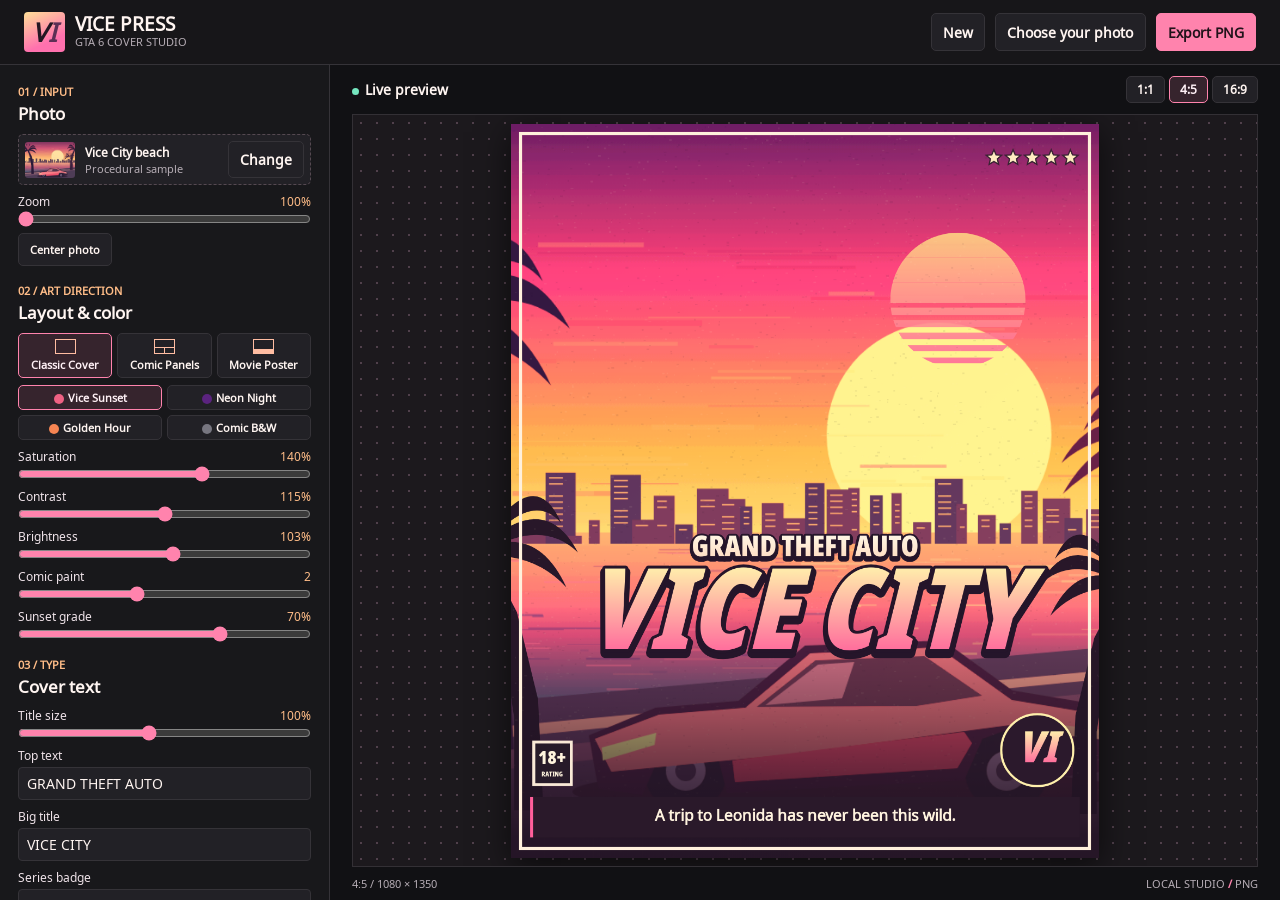
==== app/index.html @ 41963851 "Vice Press: offline GTA 6 cover art studio Build an offline browser web app that turns any photo and" ====
<!doctype html>
<html lang="en">
<head>
<meta charset="utf-8">
<meta name="viewport" content="width=device-width,initial-scale=1">
<title>Vice Press | GTA 6 Cover Studio</title>
<link rel="icon" href="data:,">
<link rel="stylesheet" href="./style.css">
</head>
<body>
<header>
<div class="brand"><span class="mark" aria-hidden="true">V<span>I</span></span><div><strong>VICE PRESS</strong><small>GTA 6 COVER STUDIO</small></div></div>
<div class="actions"><button id="new">New</button><button id="choose">Choose your photo</button><button id="export">Export PNG</button></div>
</header>
<input id="file" type="file" accept="image/*" hidden>
<main>
<aside aria-label="Cover controls">
<div class="section-title"><span>01 / INPUT</span><h2>Photo</h2></div>
<div id="drop"><img id="thumb" alt=""><div><strong id="filename"></strong><small id="source"></small></div><button id="change">Change</button></div>
<div id="crop"></div>
<button id="center" class="quiet">Center photo</button>
<div class="section-title"><span>02 / ART DIRECTION</span><h2>Layout &amp; color</h2></div>
<div id="templates" class="templates" aria-label="Template"></div>
<div id="grades" class="grades" aria-label="Color style"></div>
<div id="fx"></div>
<div class="section-title"><span>03 / TYPE</span><h2>Cover text</h2></div>
<div id="type"></div>
<div class="section-title"><span>04 / FINISH</span><h2>Decorations</h2></div>
<div id="decor"></div>
<button id="random" class="quiet">Shuffle / Randomize style</button>
</aside>
<section class="stage" aria-label="Cover preview">
<div class="stagebar"><div><span class="live"></span><strong>Live preview</strong></div><div id="sizes" aria-label="Export size"></div></div>
<div class="board"><canvas id="poster" aria-label="Cover artwork"></canvas></div>
<div class="status"><span id="format"></span><span>LOCAL STUDIO <b> / </b> PNG</span></div>
</section>
</main>
<div id="toast" role="status"></div>
<script type="module" src="./src/main.js"></script>
</body>
</html>
---- app/style.css ----
@font-face{font-family:Studio;src:url('./fonts/Studio.woff2') format('woff2');font-display:swap}
@font-face{font-family:Cover;src:url('./fonts/Cover.woff2') format('woff2');font-weight:900;font-display:swap}
[hidden]{display:none!important}
:root{color-scheme:dark;--ink:#111114;--panel:#18181b;--edge:#353338;--muted:#b7aeb6;--pink:#ff83ad;--gold:#ffbd88;font:14px Studio,Arial,sans-serif;background:var(--ink);color:#fff5f1}
*{box-sizing:border-box}
body{margin:0}
button,input,select,textarea{font:inherit;color:inherit}
button,select{cursor:pointer}
button{background:#222126;border:1px solid var(--edge);border-radius:5px;padding:.58rem .8rem;font-weight:700}
button:hover{border-color:var(--pink)}
button[aria-pressed=true]{border-color:var(--pink);background:#36242d;color:#fff1f6}
:focus-visible{outline:2px solid var(--gold);outline-offset:3px}
header{position:sticky;top:0;z-index:3;display:flex;align-items:center;justify-content:space-between;gap:12px;padding:12px 24px;background:#171619;border-bottom:1px solid var(--edge)}
.brand,.actions,.stagebar,.status,#drop{display:flex;align-items:center;gap:10px}
.brand strong{display:block;font-size:19px;line-height:1}
small,.status,.section-title span{display:block;color:var(--muted);font-size:11px}
.mark{font-size:26px;font-style:italic;font-weight:900;background:linear-gradient(155deg,#ffe098,#ff71ae 70%);color:#231722;padding:2px 8px;border-radius:4px}
.mark span{color:#5c2f55}
#export{background:var(--pink);border-color:var(--pink);color:#21121a}
main{display:grid;grid-template-columns:330px minmax(0,1fr);max-width:1800px;margin:auto}
aside{padding:2px 18px 22px;background:var(--panel);border-right:1px solid var(--edge);height:calc(100dvh - 65px);overflow:auto}
.section-title{margin:17px 0 9px}
.section-title span{color:var(--gold);font-weight:700}
h2{margin:3px 0 0;font-size:17px}
#drop{min-width:0;padding:6px;background:#222126;border:1px dashed #554951;border-radius:5px}
#drop img{width:50px;height:36px;object-fit:cover;border-radius:3px}
#drop div{min-width:0;flex:1}
#filename{display:block;overflow:hidden;text-overflow:ellipsis;white-space:nowrap;font-size:12px}
.active-drop{outline:2px solid var(--pink)}
.control{display:block;margin:8px 0}
.control span{display:flex;justify-content:space-between;gap:8px;font-size:12px;color:#efe3e9}
output{color:var(--gold);font-variant-numeric:tabular-nums}
input[type=range]{width:100%;height:12px;margin:3px 0 0;accent-color:var(--pink);display:block}
input[type=text],textarea,select{width:100%;background:#222126;border:1px solid var(--edge);border-radius:4px;padding:6px 8px;margin-top:3px}
textarea{min-height:50px;resize:vertical}
.templates,.grades,#decor{display:grid;gap:5px}
.templates{grid-template-columns:repeat(3,1fr);margin-bottom:7px}
.templates button,.grades button{font-size:11px;padding:5px 3px;line-height:1.2}
.template-icon{display:block;width:21px;height:15px;margin:0 auto 4px;border:1px solid currentColor;color:#ffbda2}
.templates button:nth-child(2) .template-icon{background:linear-gradient(transparent 53%,currentColor 53% 63%,transparent 63%),linear-gradient(90deg,transparent 47%,currentColor 47% 53%,transparent 53%) bottom/100% 40% no-repeat}
.templates button:nth-child(3) .template-icon{box-shadow:inset 0 -4px currentColor}
.grades,#decor{grid-template-columns:repeat(2,minmax(0,1fr))}
.swatch{display:inline-block;width:10px;height:10px;border-radius:50%;margin-right:4px;vertical-align:middle}
#decor label{font-size:12px;display:flex;align-items:center;gap:4px}
#decor input{accent-color:var(--pink)}
.quiet{font-size:11px}
#random{margin-top:12px}
.stage{height:calc(100dvh - 65px);padding:0 22px;display:grid;grid-template-rows:49px minmax(0,1fr) 33px;min-width:0}
.stagebar,.status{justify-content:space-between;display:flex}
.live{display:inline-block;width:7px;height:7px;margin-right:6px;border-radius:50%;background:#75e6bf}
#sizes{display:flex;gap:4px}
#sizes button{padding:4px 10px;font-size:12px}
.board{position:relative;min-height:0;display:grid;place-items:center;border:1px solid #333035;background-color:#1c191d;background-image:radial-gradient(#50404b 1px,transparent 1px);background-size:16px 16px;overflow:hidden}
canvas{display:block;box-shadow:0 8px 32px #0009;touch-action:none;cursor:grab;user-select:none}
canvas:active{cursor:grabbing}
.status b{color:var(--pink)}
#toast{position:fixed;z-index:5;bottom:18px;right:18px;max-width:calc(100% - 36px);background:#29232a;border:1px solid #865466;border-radius:5px;padding:9px 14px}
#toast:empty{display:none}
@media(max-width:740px){
header{padding:8px;gap:6px;flex-wrap:wrap}
.actions{gap:4px}
.actions button{font-size:11px;padding:5px 6px}
.brand{gap:5px}
.brand strong{font-size:14px}
.brand small{font-size:9px}
.mark{font-size:18px;padding:2px 5px}
main{display:flex;flex-direction:column}
.stage{order:-1;height:61dvh;min-height:330px;padding:0 10px;grid-template-rows:38px minmax(0,1fr) 26px}
aside{height:auto;overflow:visible;border-right:0;border-top:1px solid var(--edge)}
}
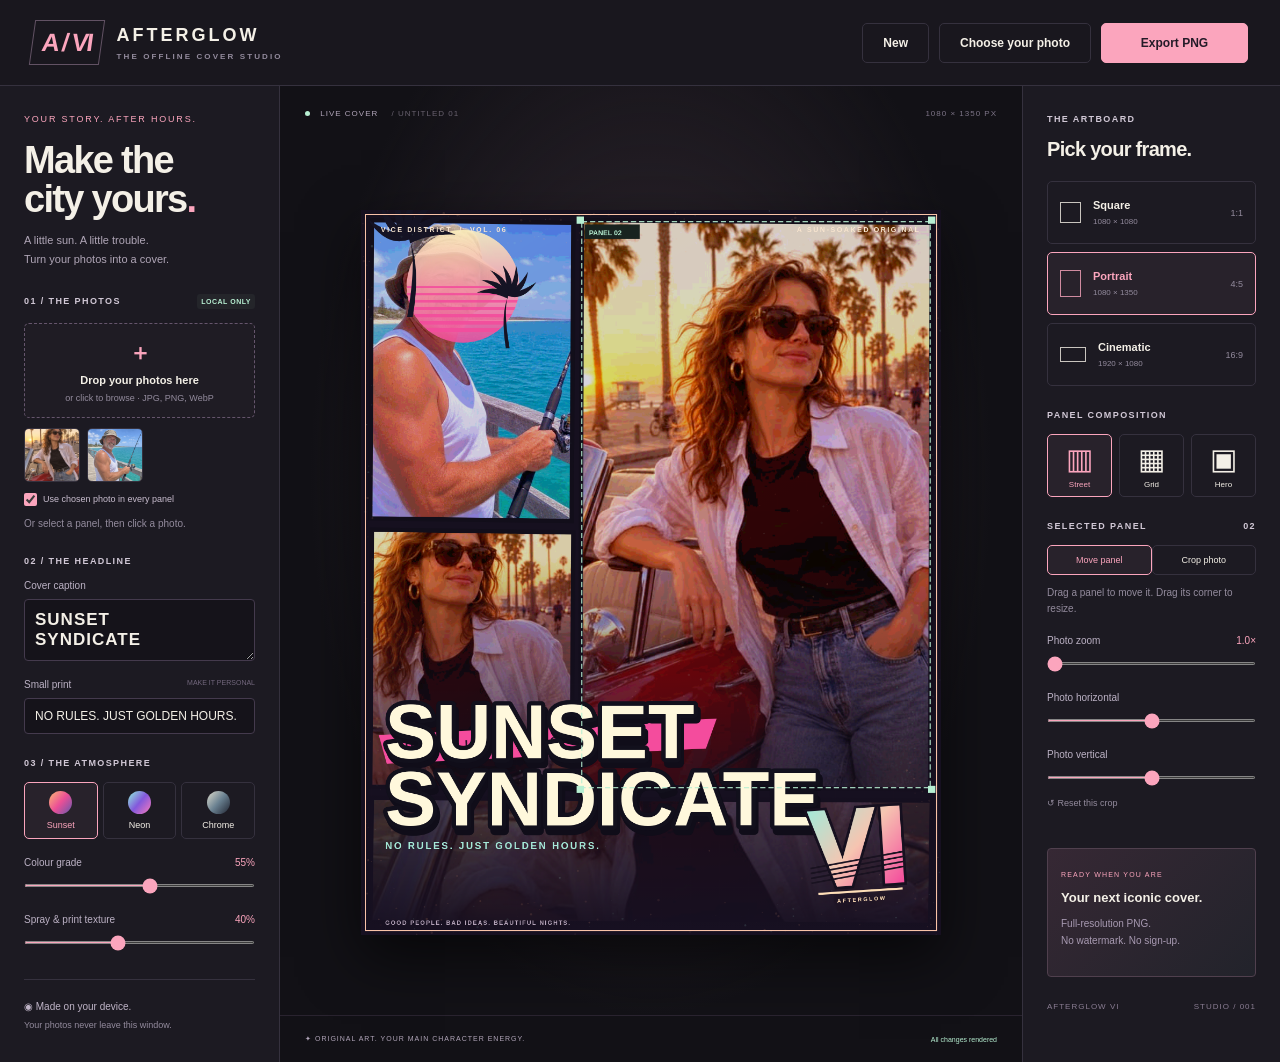
==== commit 1b6d8d56: "Afterglow VI: browser-verified cover studio (round 2) Real Chromium verification passed: header butt" ====
--- a/app/index.html
+++ b/app/index.html
@@ -1,41 +1,13 @@
 <!doctype html>
-<html lang="en">
-<head>
-<meta charset="utf-8">
-<meta name="viewport" content="width=device-width,initial-scale=1">
-<title>Vice Press | GTA 6 Cover Studio</title>
-<link rel="icon" href="data:,">
-<link rel="stylesheet" href="./style.css">
-</head>
+<html lang="en"><head><meta charset="utf-8"><meta name="viewport" content="width=device-width,initial-scale=1"><title>Afterglow VI — Cover studio</title><link rel="icon" href="data:,"><link rel="stylesheet" href="style.css"></head>
 <body>
-<header>
-<div class="brand"><span class="mark" aria-hidden="true">V<span>I</span></span><div><strong>VICE PRESS</strong><small>GTA 6 COVER STUDIO</small></div></div>
-<div class="actions"><button id="new">New</button><button id="choose">Choose your photo</button><button id="export">Export PNG</button></div>
-</header>
-<input id="file" type="file" accept="image/*" hidden>
-<main>
-<aside aria-label="Cover controls">
-<div class="section-title"><span>01 / INPUT</span><h2>Photo</h2></div>
-<div id="drop"><img id="thumb" alt=""><div><strong id="filename"></strong><small id="source"></small></div><button id="change">Change</button></div>
-<div id="crop"></div>
-<button id="center" class="quiet">Center photo</button>
-<div class="section-title"><span>02 / ART DIRECTION</span><h2>Layout &amp; color</h2></div>
-<div id="templates" class="templates" aria-label="Template"></div>
-<div id="grades" class="grades" aria-label="Color style"></div>
-<div id="fx"></div>
-<div class="section-title"><span>03 / TYPE</span><h2>Cover text</h2></div>
-<div id="type"></div>
-<div class="section-title"><span>04 / FINISH</span><h2>Decorations</h2></div>
-<div id="decor"></div>
-<button id="random" class="quiet">Shuffle / Randomize style</button>
-</aside>
-<section class="stage" aria-label="Cover preview">
-<div class="stagebar"><div><span class="live"></span><strong>Live preview</strong></div><div id="sizes" aria-label="Export size"></div></div>
-<div class="board"><canvas id="poster" aria-label="Cover artwork"></canvas></div>
-<div class="status"><span id="format"></span><span>LOCAL STUDIO <b> / </b> PNG</span></div>
-</section>
-</main>
-<div id="toast" role="status"></div>
-<script type="module" src="./src/main.js"></script>
-</body>
-</html>
+<header><a class="brand" href="./"><span class="brandmark">A / VI</span><span>AFTERGLOW<small>THE OFFLINE COVER STUDIO</small></span></a><div class="header-actions"><button id="new">New</button><button id="upload">Choose your photo</button><button id="export" class="primary">Export PNG</button></div></header>
+<main><aside class="left"><div class="eyebrow">YOUR STORY. AFTER HOURS.</div><h1>Make the<br>city yours<span>.</span></h1><p class="intro">A little sun. A little trouble.<br>Turn your photos into a cover.</p>
+<section><div class="section-title"><span>01 / THE PHOTOS</span><span class="pill">LOCAL ONLY</span></div><div id="drop" tabindex="0" role="button" aria-label="Choose photos or drop images"><b>＋</b><strong>Drop your photos here</strong><small>or click to browse · JPG, PNG, WebP</small></div><input id="file" type="file" accept="image/*" multiple hidden><div id="photos" class="photos"></div><label class="check"><input id="fill-all" type="checkbox" checked> Use chosen photo in every panel</label><p class="hint">Or select a panel, then click a photo.</p></section>
+<section><div class="section-title">02 / THE HEADLINE</div><label for="caption">Cover caption</label><textarea id="caption" maxlength="48" rows="2">SUNSET
+SYNDICATE</textarea><div class="field-row"><label for="kicker">Small print</label><span>MAKE IT PERSONAL</span></div><input id="kicker" maxlength="42" value="NO RULES. JUST GOLDEN HOURS."></section>
+<section><div class="section-title">03 / THE ATMOSPHERE</div><div class="grades"><button data-grade="sunset" class="active"><i></i>Sunset</button><button data-grade="neon"><i></i>Neon</button><button data-grade="chrome"><i></i>Chrome</button></div><label class="range-label" for="intensity">Colour grade <output id="grade-value">55%</output></label><input id="intensity" type="range" min="0" max="100" value="55"><label class="range-label" for="spray">Spray & print texture <output id="spray-value">40%</output></label><input id="spray" type="range" min="0" max="100" value="40"></section><div class="privacy">◉ Made on your device.<br><small>Your photos never leave this window.</small></div></aside>
+<div class="workspace"><div class="workspace-top"><div><span class="live-dot"></span> LIVE COVER <span class="muted">/ UNTITLED 01</span></div><span id="dimensions">1080 × 1350 PX</span></div><div id="stage"><div class="canvas-wrap"><canvas id="poster" width="1080" height="1350" aria-label="Editable cover preview"></canvas><canvas id="handles" width="1080" height="1350" aria-label="Drag panels to move, corners to resize"></canvas></div></div><div class="workspace-bottom"><span>✦ ORIGINAL ART. YOUR MAIN CHARACTER ENERGY.</span><span id="status" role="status">All changes rendered</span></div></div>
+<aside class="right"><div class="section-title">THE ARTBOARD</div><h2>Pick your frame.</h2><div class="formats"><button data-format="square"><i class="square"></i><span>Square<small>1080 × 1080</small></span><em>1:1</em></button><button data-format="portrait" class="active"><i class="portrait"></i><span>Portrait<small>1080 × 1350</small></span><em>4:5</em></button><button data-format="wide"><i class="wide"></i><span>Cinematic<small>1920 × 1080</small></span><em>16:9</em></button></div>
+<section><div class="section-title">PANEL COMPOSITION</div><div class="layouts"><button data-layout="street" class="active">▥<small>Street</small></button><button data-layout="grid">▦<small>Grid</small></button><button data-layout="hero">▣<small>Hero</small></button></div></section><section><div class="section-title">SELECTED PANEL <span id="panel-number">01</span></div><div class="mode-switch"><button id="move" class="active">Move panel</button><button id="crop">Crop photo</button></div><p class="hint" id="mode-hint">Drag a panel to move it. Drag its corner to resize.</p><label class="range-label" for="zoom">Photo zoom <output id="zoom-value">1.0×</output></label><input id="zoom" type="range" min="100" max="300" value="100"><label class="range-label" for="pan-x">Photo horizontal</label><input id="pan-x" type="range" min="-100" max="100" value="0"><label class="range-label" for="pan-y">Photo vertical</label><input id="pan-y" type="range" min="-100" max="100" value="0"><button id="reset-panel" class="text-button">↺ Reset this crop</button></section><div class="export-note"><span>READY WHEN YOU ARE</span><strong>Your next iconic cover.</strong><p>Full-resolution PNG.<br>No watermark. No sign-up.</p></div><div class="edition">AFTERGLOW VI <span>STUDIO / 001</span></div></aside></main><div id="toast" role="status"></div>
+<script src="src/shots.js"></script><script src="src/cover.js"></script><script src="src/main.js"></script><script src="src/sample-data.js"></script></body></html>
--- a/app/style.css
+++ b/app/style.css
@@ -1,70 +1 @@
-@font-face{font-family:Studio;src:url('./fonts/Studio.woff2') format('woff2');font-display:swap}
-@font-face{font-family:Cover;src:url('./fonts/Cover.woff2') format('woff2');font-weight:900;font-display:swap}
-[hidden]{display:none!important}
-:root{color-scheme:dark;--ink:#111114;--panel:#18181b;--edge:#353338;--muted:#b7aeb6;--pink:#ff83ad;--gold:#ffbd88;font:14px Studio,Arial,sans-serif;background:var(--ink);color:#fff5f1}
-*{box-sizing:border-box}
-body{margin:0}
-button,input,select,textarea{font:inherit;color:inherit}
-button,select{cursor:pointer}
-button{background:#222126;border:1px solid var(--edge);border-radius:5px;padding:.58rem .8rem;font-weight:700}
-button:hover{border-color:var(--pink)}
-button[aria-pressed=true]{border-color:var(--pink);background:#36242d;color:#fff1f6}
-:focus-visible{outline:2px solid var(--gold);outline-offset:3px}
-header{position:sticky;top:0;z-index:3;display:flex;align-items:center;justify-content:space-between;gap:12px;padding:12px 24px;background:#171619;border-bottom:1px solid var(--edge)}
-.brand,.actions,.stagebar,.status,#drop{display:flex;align-items:center;gap:10px}
-.brand strong{display:block;font-size:19px;line-height:1}
-small,.status,.section-title span{display:block;color:var(--muted);font-size:11px}
-.mark{font-size:26px;font-style:italic;font-weight:900;background:linear-gradient(155deg,#ffe098,#ff71ae 70%);color:#231722;padding:2px 8px;border-radius:4px}
-.mark span{color:#5c2f55}
-#export{background:var(--pink);border-color:var(--pink);color:#21121a}
-main{display:grid;grid-template-columns:330px minmax(0,1fr);max-width:1800px;margin:auto}
-aside{padding:2px 18px 22px;background:var(--panel);border-right:1px solid var(--edge);height:calc(100dvh - 65px);overflow:auto}
-.section-title{margin:17px 0 9px}
-.section-title span{color:var(--gold);font-weight:700}
-h2{margin:3px 0 0;font-size:17px}
-#drop{min-width:0;padding:6px;background:#222126;border:1px dashed #554951;border-radius:5px}
-#drop img{width:50px;height:36px;object-fit:cover;border-radius:3px}
-#drop div{min-width:0;flex:1}
-#filename{display:block;overflow:hidden;text-overflow:ellipsis;white-space:nowrap;font-size:12px}
-.active-drop{outline:2px solid var(--pink)}
-.control{display:block;margin:8px 0}
-.control span{display:flex;justify-content:space-between;gap:8px;font-size:12px;color:#efe3e9}
-output{color:var(--gold);font-variant-numeric:tabular-nums}
-input[type=range]{width:100%;height:12px;margin:3px 0 0;accent-color:var(--pink);display:block}
-input[type=text],textarea,select{width:100%;background:#222126;border:1px solid var(--edge);border-radius:4px;padding:6px 8px;margin-top:3px}
-textarea{min-height:50px;resize:vertical}
-.templates,.grades,#decor{display:grid;gap:5px}
-.templates{grid-template-columns:repeat(3,1fr);margin-bottom:7px}
-.templates button,.grades button{font-size:11px;padding:5px 3px;line-height:1.2}
-.template-icon{display:block;width:21px;height:15px;margin:0 auto 4px;border:1px solid currentColor;color:#ffbda2}
-.templates button:nth-child(2) .template-icon{background:linear-gradient(transparent 53%,currentColor 53% 63%,transparent 63%),linear-gradient(90deg,transparent 47%,currentColor 47% 53%,transparent 53%) bottom/100% 40% no-repeat}
-.templates button:nth-child(3) .template-icon{box-shadow:inset 0 -4px currentColor}
-.grades,#decor{grid-template-columns:repeat(2,minmax(0,1fr))}
-.swatch{display:inline-block;width:10px;height:10px;border-radius:50%;margin-right:4px;vertical-align:middle}
-#decor label{font-size:12px;display:flex;align-items:center;gap:4px}
-#decor input{accent-color:var(--pink)}
-.quiet{font-size:11px}
-#random{margin-top:12px}
-.stage{height:calc(100dvh - 65px);padding:0 22px;display:grid;grid-template-rows:49px minmax(0,1fr) 33px;min-width:0}
-.stagebar,.status{justify-content:space-between;display:flex}
-.live{display:inline-block;width:7px;height:7px;margin-right:6px;border-radius:50%;background:#75e6bf}
-#sizes{display:flex;gap:4px}
-#sizes button{padding:4px 10px;font-size:12px}
-.board{position:relative;min-height:0;display:grid;place-items:center;border:1px solid #333035;background-color:#1c191d;background-image:radial-gradient(#50404b 1px,transparent 1px);background-size:16px 16px;overflow:hidden}
-canvas{display:block;box-shadow:0 8px 32px #0009;touch-action:none;cursor:grab;user-select:none}
-canvas:active{cursor:grabbing}
-.status b{color:var(--pink)}
-#toast{position:fixed;z-index:5;bottom:18px;right:18px;max-width:calc(100% - 36px);background:#29232a;border:1px solid #865466;border-radius:5px;padding:9px 14px}
-#toast:empty{display:none}
-@media(max-width:740px){
-header{padding:8px;gap:6px;flex-wrap:wrap}
-.actions{gap:4px}
-.actions button{font-size:11px;padding:5px 6px}
-.brand{gap:5px}
-.brand strong{font-size:14px}
-.brand small{font-size:9px}
-.mark{font-size:18px;padding:2px 5px}
-main{display:flex;flex-direction:column}
-.stage{order:-1;height:61dvh;min-height:330px;padding:0 10px;grid-template-rows:38px minmax(0,1fr) 26px}
-aside{height:auto;overflow:visible;border-right:0;border-top:1px solid var(--edge)}
-}
+:root{color-scheme:dark;--bg:#16151b;--panel:#1c1a22;--line:#35313e;--ink:#f4f0e7;--muted:#938b9d;--pink:#fba5bd;--mint:#b7efd2}*{box-sizing:border-box}body{margin:0;background:var(--bg);color:var(--ink);font-family:Arial,Helvetica,sans-serif;font-size:12px}button,input,textarea{font:inherit}button{cursor:pointer;color:inherit;border:1px solid var(--line);background:transparent;border-radius:5px;transition:background .15s,border-color .15s}button:hover{border-color:var(--pink);background:#ffffff09}button:focus-visible,a:focus-visible,#drop:focus-visible{outline:2px solid var(--mint);outline-offset:4px}header{height:86px;display:flex;align-items:center;justify-content:space-between;padding:0 32px;border-bottom:1px solid var(--line);background:#19171e}.brand{display:flex;align-items:center;gap:15px;text-decoration:none;color:var(--ink);font-weight:900;letter-spacing:3px;font-size:18px}.brandmark{font-size:25px;letter-spacing:-2px;border:1px solid #625264;padding:7px 9px;transform:skew(-8deg);color:var(--pink)}.brand small{font-size:8px;letter-spacing:2.1px;display:block;color:var(--muted);margin-top:6px}.header-actions{display:flex;gap:10px}.header-actions button{height:40px;padding:0 20px;font-weight:bold}button.primary{background:var(--pink);color:#241b28;border-color:var(--pink);min-width:147px}main{display:grid;grid-template-columns:280px minmax(320px,1fr) 258px;min-height:calc(100vh - 86px)}aside{padding:28px 24px;background:var(--panel)}.left{border-right:1px solid var(--line)}.right{border-left:1px solid var(--line)}.eyebrow{font-size:9px;letter-spacing:1.8px;color:var(--pink)}h1{font-size:38px;line-height:1.03;letter-spacing:-1.7px;margin:17px 0 12px;font-weight:900}h1 span{color:var(--pink)}.intro{color:#b0a6b7;line-height:1.7;font-size:11px;margin-bottom:25px}section{margin-top:24px}.section-title{font-size:9px;letter-spacing:1.4px;font-weight:bold;display:flex;justify-content:space-between;align-items:center;margin-bottom:14px;color:#d1c8d6}.pill{font-size:7px;letter-spacing:.5px;color:var(--mint);background:#b7efd20c;padding:4px;border-radius:3px}#drop{border:1px dashed #65556c;border-radius:5px;text-align:center;padding:14px 4px;cursor:pointer;background:#fba5bd04}#drop.over{background:#fba5bd22;border-color:var(--pink)}#drop b{display:block;font-size:22px;color:var(--pink);margin-bottom:6px}#drop strong{display:block;font-size:11px}#drop small{display:block;color:var(--muted);font-size:9px;margin-top:7px}.photos{display:flex;gap:7px;margin-top:10px;overflow:auto}.photos button{padding:0;min-width:54px;height:54px;overflow:hidden}.photos img{width:54px;height:54px;object-fit:cover}.photos button:hover{outline:2px solid var(--pink)}.check{display:flex;gap:6px;align-items:center;font-size:9px;margin-top:11px;color:#c9becf}.check input{accent-color:var(--pink);margin:0}.hint{color:var(--muted);font-size:10px;line-height:1.6}label{display:block;color:#bcb2c5;font-size:10px;margin-bottom:8px}textarea,input:not([type]){color:var(--ink);width:100%;background:#15131a;border:1px solid #443a4d;border-radius:4px;padding:10px;outline:none}textarea{resize:vertical;font-weight:900;font-size:17px;letter-spacing:1px;line-height:1.2}textarea:focus,input:focus{border-color:var(--pink)}.field-row{display:flex;justify-content:space-between;margin-top:15px}.field-row span{font-size:7px;color:#72677d}.grades{display:flex;gap:5px}.grades button{flex:1;padding:8px 3px;font-size:9px}.grades i{display:block;width:23px;height:23px;border-radius:50%;margin:0 auto 6px;background:linear-gradient(130deg,#fbba74,#ec4f96,#6258ad)}.grades [data-grade=neon] i{background:linear-gradient(130deg,#8ef3dc,#8358dc,#f77bbc)}.grades [data-grade=chrome] i{background:linear-gradient(130deg,#dfddce,#6a8191,#202431)}button.active{border-color:var(--pink);background:#fba5bd0e;color:var(--pink)}.range-label{display:flex;justify-content:space-between;margin-top:18px}output{color:var(--pink);font-variant-numeric:tabular-nums}input[type=range]{width:100%;height:3px;accent-color:var(--pink);margin:4px 0 9px;cursor:pointer}.privacy{border-top:1px solid var(--line);margin-top:26px;padding-top:18px;font-size:10px;line-height:1.8;color:#bfb4c7}.privacy small{color:var(--muted);font-size:9px}.workspace{display:flex;flex-direction:column;min-width:0;background:radial-gradient(ellipse at 50% 40%,#332932 0,transparent 65%),#121116}.workspace-top,.workspace-bottom{display:flex;justify-content:space-between;align-items:center;color:#b1a5b9;font-size:8px;letter-spacing:1px;padding:23px 25px}.live-dot{display:inline-block;width:5px;height:5px;background:var(--mint);border-radius:50%;margin-right:7px}.muted{color:#68616e;margin-left:10px}#dimensions{font-size:8px;color:#7d7487}#stage{min-height:0;flex:1;display:flex;align-items:center;justify-content:center;padding:12px 34px 24px}.canvas-wrap{position:relative;width:100%;max-width:580px;aspect-ratio:4/5;box-shadow:0 22px 55px #0009}canvas{display:block;width:100%;height:100%}#handles{position:absolute;inset:0;touch-action:none;cursor:move}.workspace-bottom{border-top:1px solid #29232f;padding:19px 25px;font-size:7px}.workspace-bottom span:last-child{color:var(--mint);letter-spacing:0}h2{font-size:20px;margin:0 0 20px;letter-spacing:-.7px}.formats{display:flex;flex-direction:column;gap:8px}.formats button{display:flex;align-items:center;text-align:left;height:63px;padding:10px 12px;gap:12px}.formats i{display:block;border:1.4px solid currentColor;opacity:.8;width:21px;height:21px}.formats i.portrait{height:27px;width:21px}.formats i.wide{height:15px;width:26px}.formats span{font-size:11px;font-weight:bold;flex:1}.formats small{display:block;font-size:8px;color:var(--muted);font-weight:normal;margin-top:6px}.formats em{font-size:9px;font-style:normal;color:var(--muted)}.layouts{display:flex;gap:7px}.layouts button{flex:1;font-size:29px;padding:7px}.layouts small{font-size:8px;display:block;margin-top:4px}.mode-switch{display:flex}.mode-switch button{flex:1;padding:9px 2px;font-size:9px}.text-button{border:0;font-size:9px;color:var(--muted);padding:10px 0}.export-note{margin-top:30px;padding:17px 13px;background:linear-gradient(135deg,#362834,#22232b);border:1px solid #50404e;border-radius:4px}.export-note>span{font-size:7px;color:var(--pink);letter-spacing:1.2px}.export-note strong{display:block;margin-top:10px;font-size:13px}.export-note p{font-size:10px;line-height:1.7;color:#a89ab2}.edition{margin-top:25px;font-size:8px;letter-spacing:1px;color:#8a7d93;display:flex;justify-content:space-between}#toast{position:fixed;bottom:30px;left:50%;transform:translateX(-50%);padding:13px 22px;border-radius:5px;background:var(--mint);color:#15251e;opacity:0;pointer-events:none;transition:opacity .2s;z-index:10}#toast.show{opacity:1}body.cover-only{background:#08080a}body.cover-only header,body.cover-only aside,.cover-only .workspace-top,.cover-only .workspace-bottom,.cover-only #handles{display:none}.cover-only main{display:block;height:100vh;min-height:0}.cover-only .workspace{height:100%}.cover-only #stage{padding:0;height:100%}.cover-only .canvas-wrap{max-width:none;width:auto;height:100%;box-shadow:none;max-height:100vh;max-width:100vw}@media(max-width:1050px){main{grid-template-columns:235px minmax(300px,1fr) 215px}aside{padding:22px 16px}#stage{padding:14px 20px 25px}h1{font-size:33px}}@media(max-width:800px){header{padding:15px;height:auto;gap:14px;flex-wrap:wrap}.brand{font-size:15px}.header-actions{width:100%}.header-actions button{flex:1;padding:0 8px}main{grid-template-columns:1fr 1fr}.workspace{grid-column:1/-1;grid-row:1}.canvas-wrap{max-width:480px}#stage{padding:10px 25px 30px}.left,.right{border-top:1px solid var(--line)}.workspace-bottom{display:none}}
